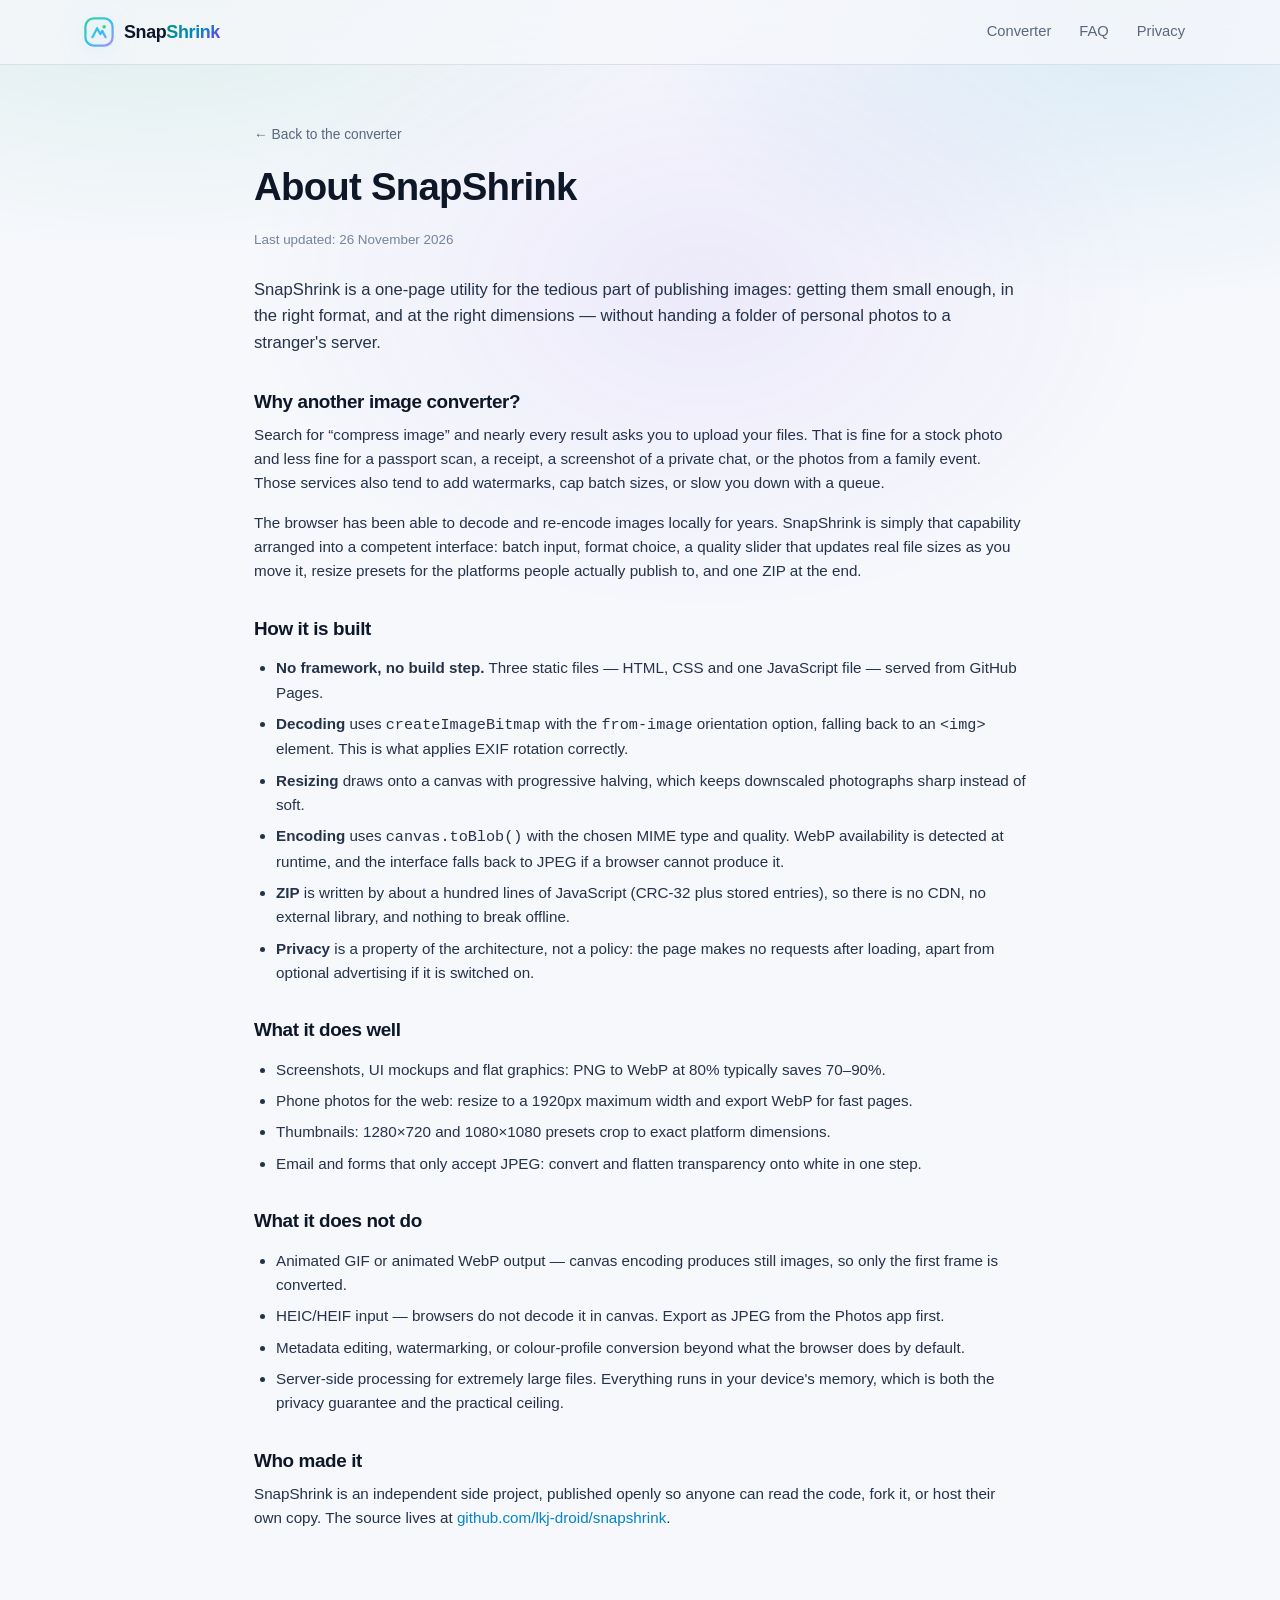
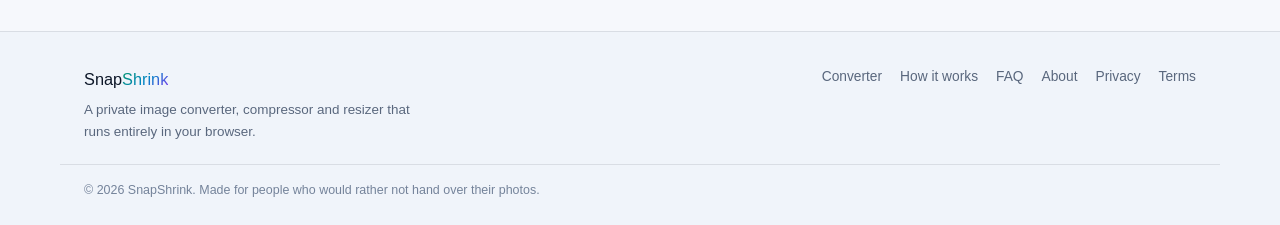
==== about.html @ 7d287221 "SnapShrink: private browser-based image converter, compressor and resizer" ====
<!DOCTYPE html>
<html lang="en" data-theme="dark">
<head>
<meta charset="utf-8">
<meta name="viewport" content="width=device-width, initial-scale=1">
<title>About SnapShrink — a zero-upload image converter</title>
<meta name="description" content="Why SnapShrink exists, how the browser-based image pipeline works, and what the tool can and cannot do.">
<link rel="canonical" href="https://lkj-droid.github.io/snapshrink/about.html">
<meta name="robots" content="index, follow">
<meta name="theme-color" content="#070c16">
<meta property="og:type" content="website">
<meta property="og:title" content="About SnapShrink">
<meta property="og:description" content="A small, fast, completely private image converter that runs in your browser.">
<meta property="og:url" content="https://lkj-droid.github.io/snapshrink/about.html">
<link rel="icon" href="favicon.svg" type="image/svg+xml">
<link rel="stylesheet" href="styles.css">
<script>
  (function () {
    try {
      var saved = localStorage.getItem('snapshrink-theme');
      if (saved === 'light' || saved === 'dark') document.documentElement.setAttribute('data-theme', saved);
      else if (window.matchMedia && window.matchMedia('(prefers-color-scheme: light)').matches) document.documentElement.setAttribute('data-theme', 'light');
    } catch (e) {}
  })();
</script>
</head>
<body>
<header class="site-header">
  <div class="wrap header-inner">
    <a class="brand" href="./" aria-label="SnapShrink home">
      <span class="brand-mark" aria-hidden="true">
        <svg viewBox="0 0 32 32" width="30" height="30" fill="none">
          <rect x="1.5" y="1.5" width="29" height="29" rx="9" stroke="url(#g1)" stroke-width="2.4"/>
          <path d="M9 21.5 14 12l3.4 6.2 2.1-3.4 3.5 6.7" stroke="url(#g1)" stroke-width="2.4" stroke-linecap="round" stroke-linejoin="round"/>
          <circle cx="21.5" cy="10.5" r="1.9" fill="#34d399"/>
          <defs><linearGradient id="g1" x1="2" y1="2" x2="30" y2="30" gradientUnits="userSpaceOnUse">
            <stop stop-color="#34d399"/><stop offset=".55" stop-color="#38bdf8"/><stop offset="1" stop-color="#a78bfa"/>
          </linearGradient></defs>
        </svg>
      </span>
      <span class="brand-text">Snap<span>Shrink</span></span>
    </a>
    <nav class="site-nav" aria-label="Site">
      <a href="index.html#tool">Converter</a>
      <a href="index.html#faq">FAQ</a>
      <a href="privacy.html">Privacy</a>
    </nav>
  </div>
</header>

<main class="page">
  <div class="wrap">
    <a class="back-link" href="./">← Back to the converter</a>
    <h1>About SnapShrink</h1>
    <p class="updated">Last updated: 26 November 2026</p>

    <p class="lede">SnapShrink is a one-page utility for the tedious part of publishing images: getting them small enough, in the right format, and at the right dimensions — without handing a folder of personal photos to a stranger's server.</p>

    <h2>Why another image converter?</h2>
    <p>Search for “compress image” and nearly every result asks you to upload your files. That is fine for a stock photo and less fine for a passport scan, a receipt, a screenshot of a private chat, or the photos from a family event. Those services also tend to add watermarks, cap batch sizes, or slow you down with a queue.</p>
    <p>The browser has been able to decode and re-encode images locally for years. SnapShrink is simply that capability arranged into a competent interface: batch input, format choice, a quality slider that updates real file sizes as you move it, resize presets for the platforms people actually publish to, and one ZIP at the end.</p>

    <h2>How it is built</h2>
    <ul>
      <li><strong>No framework, no build step.</strong> Three static files — HTML, CSS and one JavaScript file — served from GitHub Pages.</li>
      <li><strong>Decoding</strong> uses <code>createImageBitmap</code> with the <code>from-image</code> orientation option, falling back to an <code>&lt;img&gt;</code> element. This is what applies EXIF rotation correctly.</li>
      <li><strong>Resizing</strong> draws onto a canvas with progressive halving, which keeps downscaled photographs sharp instead of soft.</li>
      <li><strong>Encoding</strong> uses <code>canvas.toBlob()</code> with the chosen MIME type and quality. WebP availability is detected at runtime, and the interface falls back to JPEG if a browser cannot produce it.</li>
      <li><strong>ZIP</strong> is written by about a hundred lines of JavaScript (CRC-32 plus stored entries), so there is no CDN, no external library, and nothing to break offline.</li>
      <li><strong>Privacy</strong> is a property of the architecture, not a policy: the page makes no requests after loading, apart from optional advertising if it is switched on.</li>
    </ul>

    <h2>What it does well</h2>
    <ul>
      <li>Screenshots, UI mockups and flat graphics: PNG to WebP at 80% typically saves 70–90%.</li>
      <li>Phone photos for the web: resize to a 1920px maximum width and export WebP for fast pages.</li>
      <li>Thumbnails: 1280×720 and 1080×1080 presets crop to exact platform dimensions.</li>
      <li>Email and forms that only accept JPEG: convert and flatten transparency onto white in one step.</li>
    </ul>

    <h2>What it does not do</h2>
    <ul>
      <li>Animated GIF or animated WebP output — canvas encoding produces still images, so only the first frame is converted.</li>
      <li>HEIC/HEIF input — browsers do not decode it in canvas. Export as JPEG from the Photos app first.</li>
      <li>Metadata editing, watermarking, or colour-profile conversion beyond what the browser does by default.</li>
      <li>Server-side processing for extremely large files. Everything runs in your device's memory, which is both the privacy guarantee and the practical ceiling.</li>
    </ul>

    <h2>Who made it</h2>
    <p>SnapShrink is an independent side project, published openly so anyone can read the code, fork it, or host their own copy. The source lives at <a href="https://github.com/lkj-droid/snapshrink" rel="noopener" target="_blank">github.com/lkj-droid/snapshrink</a>.</p>
  </div>
</main>

<footer class="site-footer">
  <div class="wrap footer-inner">
    <div class="footer-brand">
      <span class="brand-text small">Snap<span>Shrink</span></span>
      <p>A private image converter, compressor and resizer that runs entirely in your browser.</p>
    </div>
    <nav class="footer-nav" aria-label="Footer">
      <a href="index.html#tool">Converter</a>
      <a href="index.html#how">How it works</a>
      <a href="index.html#faq">FAQ</a>
      <a href="about.html">About</a>
      <a href="privacy.html">Privacy</a>
      <a href="terms.html">Terms</a>
    </nav>
  </div>
  <div class="wrap footer-bottom">
    <p>© <span class="js-year">2026</span> SnapShrink. Made for people who would rather not hand over their photos.</p>
  </div>
</footer>
<script>document.querySelectorAll('.js-year').forEach(function(e){e.textContent=new Date().getFullYear();});</script>
</body>
</html>
---- styles.css ----
/* ==========================================================================
   SnapShrink — styles
   ========================================================================== */

:root {
  --bg: #070c16;
  --bg-soft: #0a1120;
  --panel: rgba(17, 26, 43, 0.86);
  --panel-solid: #111a2b;
  --panel-2: #16223a;
  --line: rgba(148, 163, 184, 0.16);
  --line-strong: rgba(148, 163, 184, 0.3);
  --text: #e9eefb;
  --text-soft: #c7d2e5;
  --muted: #94a3b8;
  --muted-2: #7688a0;
  --brand: #34d399;
  --brand-2: #38bdf8;
  --violet: #a78bfa;
  --grad: linear-gradient(135deg, #34d399 0%, #38bdf8 55%, #a78bfa 100%);
  --danger: #fb7185;
  --warn: #fbbf24;
  --shadow-sm: 0 1px 2px rgba(2, 6, 23, 0.4);
  --shadow: 0 18px 40px -18px rgba(2, 6, 23, 0.85), 0 2px 8px rgba(2, 6, 23, 0.35);
  --radius: 16px;
  --radius-sm: 11px;
  --wrap: 1160px;
  --font: -apple-system, BlinkMacSystemFont, "Segoe UI", Inter, Roboto, "Helvetica Neue", "Apple SD Gothic Neo", "Malgun Gothic", sans-serif;
  --mono: ui-monospace, SFMono-Regular, "SF Mono", Menlo, Consolas, monospace;
}

html[data-theme="light"] {
  --bg: #f6f8fc;
  --bg-soft: #eef2f9;
  --panel: rgba(255, 255, 255, 0.92);
  --panel-solid: #ffffff;
  --panel-2: #f2f6fc;
  --line: rgba(15, 23, 42, 0.1);
  --line-strong: rgba(15, 23, 42, 0.2);
  --text: #0d1728;
  --text-soft: #24324a;
  --muted: #59677d;
  --muted-2: #74839a;
  --brand: #059669;
  --brand-2: #0284c7;
  --violet: #7c3aed;
  --grad: linear-gradient(135deg, #059669 0%, #0284c7 55%, #7c3aed 100%);
  --danger: #e11d48;
  --warn: #b45309;
  --shadow-sm: 0 1px 2px rgba(15, 23, 42, 0.06);
  --shadow: 0 20px 40px -24px rgba(15, 23, 42, 0.28), 0 2px 8px rgba(15, 23, 42, 0.05);
}

* { box-sizing: border-box; }

/* Flex/grid display must never beat the hidden attribute. */
[hidden] { display: none !important; }

html { scroll-behavior: smooth; -webkit-text-size-adjust: 100%; }

body {
  margin: 0;
  font-family: var(--font);
  background: var(--bg);
  color: var(--text);
  line-height: 1.6;
  font-size: 16px;
  -webkit-font-smoothing: antialiased;
  overflow-x: hidden;
}

body::before {
  content: "";
  position: fixed;
  inset: 0;
  pointer-events: none;
  z-index: -1;
  background:
    radial-gradient(900px 520px at 12% -8%, rgba(52, 211, 153, 0.16), transparent 62%),
    radial-gradient(820px 480px at 88% 2%, rgba(56, 189, 248, 0.14), transparent 60%),
    radial-gradient(700px 500px at 55% 32%, rgba(167, 139, 250, 0.09), transparent 65%);
}

html[data-theme="light"] body::before {
  background:
    radial-gradient(900px 520px at 12% -8%, rgba(5, 150, 105, 0.12), transparent 62%),
    radial-gradient(820px 480px at 88% 2%, rgba(2, 132, 199, 0.11), transparent 60%),
    radial-gradient(700px 500px at 55% 32%, rgba(124, 58, 237, 0.07), transparent 65%);
}

img, svg { max-width: 100%; }
h1, h2, h3, h4 { line-height: 1.2; margin: 0 0 0.5em; letter-spacing: -0.02em; font-weight: 700; }
p { margin: 0 0 1em; }
a { color: var(--brand-2); text-decoration: none; }
a:hover { text-decoration: underline; }
button { font-family: inherit; }

.wrap {
  width: 100%;
  max-width: var(--wrap);
  margin: 0 auto;
  padding: 0 24px;
}

.sr-only {
  position: absolute;
  width: 1px; height: 1px;
  padding: 0; margin: -1px;
  overflow: hidden;
  clip: rect(0 0 0 0);
  white-space: nowrap;
  border: 0;
}

.skip-link {
  position: absolute;
  left: 16px; top: -60px;
  background: var(--panel-solid);
  color: var(--text);
  padding: 10px 16px;
  border-radius: 10px;
  z-index: 100;
  border: 1px solid var(--line-strong);
  transition: top 0.18s ease;
}
.skip-link:focus { top: 12px; }

/* ---------- Header ---------- */

.site-header {
  position: sticky;
  top: 0;
  z-index: 40;
  backdrop-filter: blur(14px);
  -webkit-backdrop-filter: blur(14px);
  background: color-mix(in srgb, var(--bg) 78%, transparent);
  border-bottom: 1px solid var(--line);
}

.header-inner {
  display: flex;
  align-items: center;
  justify-content: space-between;
  gap: 16px;
  height: 64px;
}

.brand {
  display: inline-flex;
  align-items: center;
  gap: 10px;
  color: var(--text);
  font-weight: 700;
  font-size: 1.12rem;
  letter-spacing: -0.02em;
}
.brand:hover { text-decoration: none; }
.brand-mark { display: inline-flex; filter: drop-shadow(0 4px 12px rgba(56, 189, 248, 0.28)); }
.brand-text span { background: var(--grad); -webkit-background-clip: text; background-clip: text; color: transparent; }
.brand-text.small { font-size: 1.02rem; }

.site-nav {
  display: flex;
  align-items: center;
  gap: 6px;
}
.site-nav a {
  color: var(--muted);
  font-size: 0.92rem;
  font-weight: 500;
  padding: 8px 11px;
  border-radius: 9px;
}
.site-nav a:hover { color: var(--text); background: var(--panel-2); text-decoration: none; }

.theme-toggle {
  display: inline-flex;
  align-items: center;
  justify-content: center;
  width: 38px; height: 38px;
  margin-left: 4px;
  border-radius: 10px;
  border: 1px solid var(--line-strong);
  background: var(--panel-2);
  color: var(--text-soft);
  cursor: pointer;
  transition: background 0.18s ease, color 0.18s ease, transform 0.18s ease;
}
.theme-toggle:hover { color: var(--text); transform: translateY(-1px); }
html[data-theme="dark"] .icon-sun { display: none; }
html[data-theme="light"] .icon-moon { display: none; }

/* ---------- Hero ---------- */

.hero {
  padding: 64px 24px 34px;
  text-align: center;
}

.hero-badge {
  display: inline-flex;
  align-items: center;
  gap: 8px;
  font-size: 0.8rem;
  font-weight: 600;
  letter-spacing: 0.01em;
  color: var(--brand);
  background: color-mix(in srgb, var(--brand) 12%, transparent);
  border: 1px solid color-mix(in srgb, var(--brand) 30%, transparent);
  padding: 6px 13px;
  border-radius: 999px;
}

.hero h1 {
  font-size: clamp(2.05rem, 5.4vw, 3.35rem);
  margin: 20px 0 16px;
  letter-spacing: -0.035em;
  line-height: 1.1;
}
.grad-text {
  background: var(--grad);
  -webkit-background-clip: text;
  background-clip: text;
  color: transparent;
}

.hero-sub {
  max-width: 680px;
  margin: 0 auto 22px;
  color: var(--muted);
  font-size: clamp(1rem, 1.6vw, 1.09rem);
}

.hero-points {
  list-style: none;
  display: flex;
  flex-wrap: wrap;
  justify-content: center;
  gap: 8px 22px;
  padding: 0;
  margin: 0;
  color: var(--text-soft);
  font-size: 0.9rem;
}
.hero-points li { display: inline-flex; align-items: center; gap: 7px; }
.hero-points li::before {
  content: "";
  width: 6px; height: 6px;
  border-radius: 50%;
  background: var(--brand);
  box-shadow: 0 0 0 3px color-mix(in srgb, var(--brand) 18%, transparent);
}

/* ---------- Buttons ---------- */

.btn {
  display: inline-flex;
  align-items: center;
  justify-content: center;
  gap: 8px;
  border: 1px solid transparent;
  border-radius: 11px;
  padding: 11px 18px;
  font-size: 0.94rem;
  font-weight: 600;
  cursor: pointer;
  transition: transform 0.16s ease, box-shadow 0.16s ease, background 0.16s ease, border-color 0.16s ease, opacity 0.16s ease;
  white-space: nowrap;
  color: var(--text);
  background: var(--panel-2);
}
.btn:hover { transform: translateY(-1px); }
.btn:active { transform: translateY(0); }
.btn:focus-visible { outline: 2px solid var(--brand-2); outline-offset: 2px; }
.btn[disabled] { opacity: 0.45; cursor: not-allowed; transform: none; }

.btn-primary {
  background: var(--grad);
  color: #05121b;
  box-shadow: 0 10px 24px -12px rgba(56, 189, 248, 0.7);
}
html[data-theme="light"] .btn-primary { color: #ffffff; }
.btn-primary:hover { box-shadow: 0 14px 30px -12px rgba(56, 189, 248, 0.85); }

.btn-ghost {
  background: transparent;
  border-color: var(--line-strong);
  color: var(--text-soft);
}
.btn-ghost:hover { background: var(--panel-2); color: var(--text); }
.btn-sm { padding: 7px 12px; font-size: 0.84rem; border-radius: 9px; }
.btn-block { width: 100%; }

/* ---------- Dropzone ---------- */

.dropzone {
  border: 1.5px dashed var(--line-strong);
  border-radius: 20px;
  background:
    linear-gradient(180deg, color-mix(in srgb, var(--panel-solid) 72%, transparent), color-mix(in srgb, var(--panel-solid) 40%, transparent));
  padding: 30px 26px;
  cursor: pointer;
  transition: border-color 0.2s ease, background 0.2s ease, box-shadow 0.2s ease;
  outline: none;
}
.dropzone:hover { border-color: color-mix(in srgb, var(--brand-2) 60%, transparent); }
.dropzone:focus-visible { border-color: var(--brand-2); box-shadow: 0 0 0 4px color-mix(in srgb, var(--brand-2) 18%, transparent); }
.dropzone.is-dragging {
  border-color: var(--brand);
  background: color-mix(in srgb, var(--brand) 9%, var(--panel-solid));
  box-shadow: 0 0 0 5px color-mix(in srgb, var(--brand) 14%, transparent), var(--shadow);
}
.dropzone.is-compact { padding: 14px 20px; }

.dz-inner {
  display: flex;
  align-items: center;
  gap: 20px;
  justify-content: center;
  text-align: left;
}
.dz-icon {
  flex: 0 0 auto;
  width: 60px; height: 60px;
  display: grid;
  place-items: center;
  border-radius: 16px;
  color: var(--brand-2);
  background: color-mix(in srgb, var(--brand-2) 12%, transparent);
  border: 1px solid color-mix(in srgb, var(--brand-2) 24%, transparent);
}
.dropzone.is-compact .dz-icon { width: 44px; height: 44px; border-radius: 12px; }
.dropzone.is-compact .dz-icon svg { width: 24px; height: 24px; }

.dz-copy { min-width: 0; }
.dz-title { margin: 0 0 3px; font-size: 1.02rem; color: var(--text-soft); }
.dz-title strong { color: var(--text); }
.dz-link { color: var(--brand-2); text-decoration: underline; text-decoration-color: color-mix(in srgb, var(--brand-2) 45%, transparent); text-underline-offset: 3px; white-space: nowrap; }
.dropzone.is-compact .dz-more { display: none; }
.dz-hint { margin: 0; color: var(--muted); font-size: 0.83rem; }
.dz-hint kbd {
  font-family: var(--mono);
  font-size: 0.74rem;
  padding: 1px 5px;
  border-radius: 5px;
  border: 1px solid var(--line-strong);
  background: var(--panel-2);
  color: var(--text-soft);
}
.dz-btn { flex: 0 0 auto; margin-left: auto; }
.dropzone.is-compact .dz-btn { padding: 8px 14px; font-size: 0.86rem; }
.dropzone.is-compact .dz-hint { display: none; }

/* ---------- Workbench ---------- */

.workbench {
  display: grid;
  grid-template-columns: minmax(0, 1fr) 336px;
  gap: 22px;
  align-items: start;
  margin-top: 22px;
}

.results { min-width: 0; }

.results-head {
  display: flex;
  align-items: center;
  justify-content: space-between;
  gap: 12px;
  flex-wrap: wrap;
  margin-bottom: 14px;
}
.results-title { display: flex; align-items: center; gap: 10px; }
.results-title h2 { font-size: 1.08rem; margin: 0; }
.pill {
  font-size: 0.75rem;
  font-weight: 600;
  color: var(--muted);
  border: 1px solid var(--line);
  background: var(--panel-2);
  padding: 2px 9px;
  border-radius: 999px;
  white-space: nowrap;
}
.results-actions { display: flex; gap: 8px; }

.summary {
  display: flex;
  align-items: center;
  justify-content: space-between;
  gap: 16px;
  flex-wrap: wrap;
  padding: 14px 16px;
  margin-bottom: 16px;
  border-radius: var(--radius);
  border: 1px solid var(--line);
  background: var(--panel);
  box-shadow: var(--shadow-sm);
}
.summary-stats { display: flex; align-items: center; gap: 8px 16px; flex-wrap: wrap; }
.stat { display: flex; flex-direction: column; min-width: 0; }
.stat-label { font-size: 0.68rem; text-transform: uppercase; letter-spacing: 0.08em; color: var(--muted-2); font-weight: 600; }
.stat-value { font-variant-numeric: tabular-nums; font-weight: 700; font-size: 1rem; }
.stat-save { color: var(--brand); }
.stat-save.is-negative { color: var(--warn); }
.stat-arrow { color: var(--muted-2); font-size: 1rem; }

.empty {
  display: flex;
  flex-direction: column;
  align-items: center;
  gap: 14px;
  text-align: center;
  padding: 44px 24px;
  border-radius: var(--radius);
  border: 1px solid var(--line);
  background: color-mix(in srgb, var(--panel-solid) 50%, transparent);
  color: var(--muted);
  font-size: 0.92rem;
}
.empty p { margin: 0; max-width: 340px; }
.empty-art { position: relative; width: 96px; height: 64px; }
.empty-card {
  position: absolute;
  width: 60px; height: 48px;
  border-radius: 10px;
  border: 1px solid var(--line-strong);
  background: var(--panel-2);
  display: grid;
  place-items: center;
  color: var(--brand-2);
}
.empty-card.c1 { left: 0; top: 12px; transform: rotate(-9deg); opacity: 0.55; }
.empty-card.c2 { left: 18px; top: 6px; transform: rotate(5deg); opacity: 0.78; }
.empty-card.c3 { left: 34px; top: 0; box-shadow: var(--shadow-sm); }

.cards {
  display: grid;
  grid-template-columns: repeat(2, minmax(0, 1fr));
  gap: 14px;
}
.cards:empty { display: none; }

.card {
  display: grid;
  grid-template-columns: 78px minmax(0, 1fr);
  gap: 12px;
  padding: 12px;
  border-radius: 14px;
  border: 1px solid var(--line);
  background: var(--panel);
  box-shadow: var(--shadow-sm);
  animation: cardIn 0.28s ease both;
  position: relative;
}
@keyframes cardIn {
  from { opacity: 0; transform: translateY(6px); }
  to { opacity: 1; transform: none; }
}
.card.is-error { border-color: color-mix(in srgb, var(--danger) 45%, var(--line)); }

.thumb {
  width: 78px; height: 78px;
  border-radius: 10px;
  overflow: hidden;
  background:
    repeating-conic-gradient(var(--panel-2) 0% 25%, color-mix(in srgb, var(--panel-2) 55%, var(--bg)) 0% 50%) 50% / 14px 14px;
  border: 1px solid var(--line);
  display: grid;
  place-items: center;
  position: relative;
}
.thumb img { width: 100%; height: 100%; object-fit: cover; display: block; }
.thumb .busy {
  position: absolute;
  inset: 0;
  display: grid;
  place-items: center;
  background: color-mix(in srgb, var(--bg) 62%, transparent);
  backdrop-filter: blur(2px);
}
.spinner {
  width: 20px; height: 20px;
  border-radius: 50%;
  border: 2px solid color-mix(in srgb, var(--brand-2) 30%, transparent);
  border-top-color: var(--brand-2);
  animation: spin 0.7s linear infinite;
}
@keyframes spin { to { transform: rotate(360deg); } }

.card-body { min-width: 0; display: flex; flex-direction: column; gap: 4px; }
.card-top { display: flex; align-items: flex-start; gap: 6px; }
.name {
  font-weight: 600;
  font-size: 0.87rem;
  margin: 0;
  overflow: hidden;
  text-overflow: ellipsis;
  white-space: nowrap;
  min-width: 0;
  flex: 1;
}
.dims { font-size: 0.76rem; color: var(--muted); font-variant-numeric: tabular-nums; }
.sizes { display: flex; align-items: center; gap: 6px; flex-wrap: wrap; font-size: 0.8rem; }
.size-before { color: var(--muted); text-decoration: line-through; text-decoration-color: color-mix(in srgb, var(--muted) 60%, transparent); font-variant-numeric: tabular-nums; }
.size-arrow { color: var(--muted-2); font-size: 0.72rem; }
.size-after { font-weight: 700; font-variant-numeric: tabular-nums; }

.badge {
  display: inline-flex;
  align-items: center;
  gap: 3px;
  font-size: 0.7rem;
  font-weight: 700;
  padding: 1px 7px;
  border-radius: 999px;
  letter-spacing: 0.01em;
  font-variant-numeric: tabular-nums;
}
.badge.save { color: var(--brand); background: color-mix(in srgb, var(--brand) 14%, transparent); }
html[data-theme="light"] .badge.save { color: #047857; }
.badge.grow { color: var(--warn); background: color-mix(in srgb, var(--warn) 15%, transparent); }
.badge.neutral { color: var(--muted); background: var(--panel-2); }

.card-actions { display: flex; align-items: center; gap: 6px; margin-top: 2px; }
.dl-btn {
  display: inline-flex;
  align-items: center;
  gap: 5px;
  font-size: 0.78rem;
  font-weight: 600;
  padding: 5px 9px;
  border-radius: 8px;
  border: 1px solid var(--line-strong);
  background: transparent;
  color: var(--text-soft);
  cursor: pointer;
  transition: background 0.15s ease, color 0.15s ease, border-color 0.15s ease;
}
.dl-btn:hover:not([disabled]) { background: var(--panel-2); color: var(--text); }
.dl-btn[disabled] { opacity: 0.4; cursor: not-allowed; }
.icon-btn {
  display: inline-grid;
  place-items: center;
  width: 26px; height: 26px;
  border-radius: 7px;
  border: 1px solid transparent;
  background: transparent;
  color: var(--muted);
  cursor: pointer;
  transition: color 0.15s ease, background 0.15s ease;
}
.icon-btn:hover { color: var(--danger); background: color-mix(in srgb, var(--danger) 12%, transparent); }

.card-error { font-size: 0.78rem; color: var(--danger); }
.card-note { font-size: 0.72rem; color: var(--warn); }

/* ---------- Settings panel ---------- */

.settings {
  position: sticky;
  top: 80px;
  display: flex;
  flex-direction: column;
  gap: 14px;
}

.panel {
  border-radius: var(--radius);
  border: 1px solid var(--line);
  background: var(--panel);
  box-shadow: var(--shadow);
  padding: 16px 16px 14px;
}
.panel-head {
  display: flex;
  align-items: center;
  justify-content: space-between;
  margin-bottom: 14px;
}
.panel-head h2 { font-size: 0.95rem; margin: 0; letter-spacing: 0; }
.link-btn {
  background: none;
  border: 0;
  color: var(--muted);
  font-size: 0.78rem;
  cursor: pointer;
  padding: 2px 4px;
  border-radius: 6px;
  text-decoration: underline;
  text-underline-offset: 2px;
}
.link-btn:hover { color: var(--text); }

.field { margin-bottom: 16px; border: 0; padding: 0; }
.field:last-of-type { margin-bottom: 4px; }
.field > legend, .field > label, .pseudo-label {
  display: block;
  font-size: 0.79rem;
  font-weight: 700;
  letter-spacing: 0.04em;
  text-transform: uppercase;
  color: var(--muted);
  margin-bottom: 7px;
  padding: 0;
}
.label-row { display: flex; align-items: center; justify-content: space-between; gap: 8px; }
.quality-out {
  font-family: var(--mono);
  font-size: 0.8rem;
  font-weight: 700;
  color: var(--brand);
  background: color-mix(in srgb, var(--brand) 12%, transparent);
  padding: 1px 8px;
  border-radius: 7px;
  font-variant-numeric: tabular-nums;
}
.field-note { margin: 7px 0 0; font-size: 0.76rem; color: var(--muted-2); line-height: 1.45; }
.field-note.inline { margin: 0; text-transform: none; letter-spacing: 0; font-weight: 500; }

.seg {
  display: grid;
  grid-template-columns: repeat(3, 1fr);
  gap: 4px;
  padding: 4px;
  border-radius: 11px;
  background: color-mix(in srgb, var(--bg) 55%, transparent);
  border: 1px solid var(--line);
}
.seg-2 { grid-template-columns: repeat(2, 1fr); }
.seg-item { position: relative; display: block; cursor: pointer; }
.seg-item input { position: absolute; opacity: 0; width: 1px; height: 1px; }
.seg-item > span {
  display: flex;
  flex-direction: column;
  align-items: center;
  gap: 1px;
  padding: 7px 4px 6px;
  border-radius: 8px;
  font-size: 0.84rem;
  font-weight: 600;
  color: var(--muted);
  transition: background 0.15s ease, color 0.15s ease, box-shadow 0.15s ease;
  text-align: center;
  line-height: 1.25;
}
.seg-item > span em {
  font-style: normal;
  font-size: 0.62rem;
  font-weight: 500;
  letter-spacing: 0.02em;
  color: var(--muted-2);
  text-transform: uppercase;
}
.seg-item input:checked + span {
  background: var(--panel-2);
  color: var(--text);
  box-shadow: 0 1px 3px rgba(2, 6, 23, 0.28), inset 0 0 0 1px var(--line-strong);
}
.seg-item input:checked + span em { color: var(--brand); }
.seg-item input:focus-visible + span { outline: 2px solid var(--brand-2); outline-offset: 1px; }
.seg-item input:disabled + span { opacity: 0.4; cursor: not-allowed; }

input[type="range"] {
  -webkit-appearance: none;
  appearance: none;
  width: 100%;
  height: 6px;
  border-radius: 999px;
  background: linear-gradient(90deg, var(--brand) 0%, var(--brand-2) var(--fill, 82%), var(--line-strong) var(--fill, 82%));
  outline: none;
  margin: 6px 0 0;
  cursor: pointer;
}
input[type="range"]::-webkit-slider-thumb {
  -webkit-appearance: none;
  appearance: none;
  width: 18px; height: 18px;
  border-radius: 50%;
  background: #fff;
  border: 3px solid var(--brand-2);
  box-shadow: 0 2px 6px rgba(2, 6, 23, 0.4);
  cursor: grab;
}
input[type="range"]::-moz-range-thumb {
  width: 18px; height: 18px;
  border-radius: 50%;
  background: #fff;
  border: 3px solid var(--brand-2);
  box-shadow: 0 2px 6px rgba(2, 6, 23, 0.4);
  cursor: grab;
}
input[type="range"]:focus-visible::-webkit-slider-thumb { box-shadow: 0 0 0 5px color-mix(in srgb, var(--brand-2) 25%, transparent); }
input[type="range"]:disabled { opacity: 0.4; cursor: not-allowed; }
#qualityField.is-disabled .range-scale { opacity: 0.4; }

.range-scale {
  display: flex;
  justify-content: space-between;
  font-size: 0.68rem;
  color: var(--muted-2);
  margin-top: 4px;
}

.select-wrap { position: relative; }
.select-wrap select {
  width: 100%;
  appearance: none;
  -webkit-appearance: none;
  background: color-mix(in srgb, var(--bg) 45%, transparent);
  border: 1px solid var(--line-strong);
  color: var(--text);
  border-radius: 10px;
  padding: 10px 34px 10px 12px;
  font-size: 0.88rem;
  font-family: inherit;
  cursor: pointer;
}
.select-wrap select:focus-visible { outline: 2px solid var(--brand-2); outline-offset: 1px; }
.select-caret {
  position: absolute;
  right: 11px; top: 50%;
  transform: translateY(-50%);
  color: var(--muted);
  pointer-events: none;
}

.custom { margin-top: 10px; }
.size-inputs { display: flex; align-items: flex-end; gap: 8px; }
.size-field { flex: 1; display: flex; flex-direction: column; gap: 4px; }
.size-field span { font-size: 0.7rem; color: var(--muted-2); font-weight: 600; text-transform: uppercase; letter-spacing: 0.05em; }
.size-field input {
  width: 100%;
  background: color-mix(in srgb, var(--bg) 45%, transparent);
  border: 1px solid var(--line-strong);
  border-radius: 9px;
  color: var(--text);
  font-family: var(--mono);
  font-size: 0.88rem;
  padding: 9px 10px;
}
.size-field input:focus-visible { outline: 2px solid var(--brand-2); outline-offset: 1px; }
.size-field input:disabled { opacity: 0.45; }
.times { color: var(--muted-2); padding-bottom: 11px; }

.check {
  display: flex;
  align-items: flex-start;
  gap: 8px;
  margin-top: 10px;
  font-size: 0.79rem;
  color: var(--text-soft);
  cursor: pointer;
  line-height: 1.35;
}
.check input { margin: 2px 0 0; accent-color: var(--brand); width: 14px; height: 14px; }

input[type="color"] {
  -webkit-appearance: none;
  appearance: none;
  width: 100%;
  height: 34px;
  padding: 3px;
  border-radius: 9px;
  border: 1px solid var(--line-strong);
  background: color-mix(in srgb, var(--bg) 45%, transparent);
  cursor: pointer;
}
input[type="color"]::-webkit-color-swatch-wrapper { padding: 0; }
input[type="color"]::-webkit-color-swatch { border: 0; border-radius: 6px; }
input[type="color"]::-moz-color-swatch { border: 0; border-radius: 6px; }

.panel-foot { margin-top: 14px; padding-top: 14px; border-top: 1px solid var(--line); }
.mini-note { margin: 8px 0 0; font-size: 0.72rem; color: var(--muted-2); text-align: center; }

.privacy-card {
  display: flex;
  gap: 11px;
  padding: 14px 16px;
  box-shadow: none;
  background: color-mix(in srgb, var(--brand) 7%, var(--panel));
  border-color: color-mix(in srgb, var(--brand) 22%, var(--line));
}
.privacy-icon { color: var(--brand); flex: 0 0 auto; margin-top: 1px; }
.privacy-card h3 { font-size: 0.84rem; margin: 0 0 3px; letter-spacing: 0; }
.privacy-card p { margin: 0; font-size: 0.76rem; color: var(--muted); line-height: 1.5; }

/* ---------- Sections ---------- */

.section { padding: 58px 24px 0; }
.section h2 { font-size: clamp(1.42rem, 3vw, 1.86rem); }
.section-lede { color: var(--muted); margin-top: -4px; }

.steps {
  list-style: none;
  padding: 0;
  margin: 26px 0 0;
  display: grid;
  grid-template-columns: repeat(3, minmax(0, 1fr));
  gap: 16px;
  counter-reset: step;
}
.steps li {
  position: relative;
  padding: 22px 20px 20px;
  border-radius: var(--radius);
  border: 1px solid var(--line);
  background: var(--panel);
}
.step-num {
  display: inline-grid;
  place-items: center;
  width: 28px; height: 28px;
  border-radius: 9px;
  font-size: 0.85rem;
  font-weight: 700;
  background: var(--grad);
  color: #05121b;
  margin-bottom: 12px;
}
html[data-theme="light"] .step-num { color: #fff; }
.steps h3 { font-size: 1rem; margin-bottom: 6px; }
.steps p { margin: 0; color: var(--muted); font-size: 0.88rem; }

.features {
  display: grid;
  grid-template-columns: repeat(4, minmax(0, 1fr));
  gap: 14px;
  margin-top: 22px;
}
.feature {
  padding: 20px 18px;
  border-radius: var(--radius);
  border: 1px solid var(--line);
  background: color-mix(in srgb, var(--panel-solid) 62%, transparent);
}
.feature-icon {
  width: 38px; height: 38px;
  display: grid; place-items: center;
  border-radius: 11px;
  color: var(--brand-2);
  background: color-mix(in srgb, var(--brand-2) 12%, transparent);
  border: 1px solid color-mix(in srgb, var(--brand-2) 22%, transparent);
  margin-bottom: 12px;
}
.feature h3 { font-size: 0.95rem; margin-bottom: 5px; }
.feature p { margin: 0; color: var(--muted); font-size: 0.84rem; }

.faq { margin-top: 22px; display: grid; gap: 10px; max-width: 860px; }
.faq details {
  border: 1px solid var(--line);
  border-radius: 13px;
  background: color-mix(in srgb, var(--panel-solid) 62%, transparent);
  padding: 2px 18px;
  transition: background 0.18s ease;
}
.faq details[open] { background: var(--panel); border-color: var(--line-strong); }
.faq summary {
  cursor: pointer;
  padding: 15px 0;
  font-weight: 600;
  font-size: 0.95rem;
  list-style: none;
  display: flex;
  align-items: center;
  justify-content: space-between;
  gap: 14px;
}
.faq summary::-webkit-details-marker { display: none; }
.faq summary::after {
  content: "+";
  flex: 0 0 auto;
  font-size: 1.15rem;
  font-weight: 400;
  color: var(--muted);
  transition: transform 0.18s ease;
}
.faq details[open] summary::after { content: "−"; }
.faq summary:focus-visible { outline: 2px solid var(--brand-2); outline-offset: 3px; border-radius: 6px; }
.faq p { color: var(--muted); font-size: 0.9rem; margin: 0 0 16px; }

.cta { padding: 64px 24px 8px; }
.cta-inner {
  text-align: center;
  padding: 38px 26px;
  border-radius: 22px;
  border: 1px solid color-mix(in srgb, var(--brand-2) 26%, var(--line));
  background:
    radial-gradient(600px 240px at 50% 0%, color-mix(in srgb, var(--brand-2) 16%, transparent), transparent 70%),
    var(--panel);
}
.cta-inner h2 { margin-bottom: 6px; }
.cta-inner p { color: var(--muted); max-width: 520px; margin: 0 auto 18px; }

/* ---------- Footer ---------- */

.site-footer {
  margin-top: 66px;
  border-top: 1px solid var(--line);
  background: color-mix(in srgb, var(--bg-soft) 70%, transparent);
  padding-top: 34px;
}
.footer-inner {
  display: flex;
  justify-content: space-between;
  gap: 24px;
  flex-wrap: wrap;
  padding-bottom: 22px;
}
.footer-brand { max-width: 340px; }
.footer-brand p { margin: 6px 0 0; color: var(--muted); font-size: 0.84rem; }
.footer-nav { display: flex; flex-wrap: wrap; gap: 6px 18px; align-content: flex-start; }
.footer-nav a { color: var(--muted); font-size: 0.86rem; }
.footer-nav a:hover { color: var(--text); }
.footer-bottom {
  border-top: 1px solid var(--line);
  padding-top: 16px;
  padding-bottom: 26px;
}
.footer-bottom p { margin: 0; color: var(--muted-2); font-size: 0.78rem; }

/* ---------- Toast ---------- */

.toast {
  position: fixed;
  left: 50%;
  bottom: 28px;
  transform: translate(-50%, 16px);
  background: var(--panel-solid);
  color: var(--text);
  border: 1px solid var(--line-strong);
  border-radius: 12px;
  padding: 11px 18px;
  font-size: 0.86rem;
  box-shadow: var(--shadow);
  opacity: 0;
  pointer-events: none;
  transition: opacity 0.22s ease, transform 0.22s ease;
  z-index: 90;
  max-width: min(92vw, 420px);
  text-align: center;
}
.toast.is-visible { opacity: 1; transform: translate(-50%, 0); }
.toast.is-error { border-color: color-mix(in srgb, var(--danger) 55%, var(--line)); color: var(--text); }

/* ---------- Responsive ---------- */

@media (max-width: 1080px) {
  .features { grid-template-columns: repeat(2, minmax(0, 1fr)); }
}

@media (max-width: 980px) {
  .workbench { grid-template-columns: 1fr; }
  .settings { position: static; order: -1; }
  .cards { grid-template-columns: repeat(2, minmax(0, 1fr)); }
  .steps { grid-template-columns: 1fr; }
  .br-lg { display: none; }
}

@media (max-width: 720px) {
  .wrap { padding: 0 18px; }
  /* Comfortable touch targets */
  .dl-btn { padding: 8px 11px; }
  .icon-btn { width: 32px; height: 32px; }
  .link-btn { padding: 6px 4px; min-height: 32px; display: inline-flex; align-items: center; }
  input[type="range"] {
    height: 28px;
    background-size: 100% 6px;
    background-repeat: no-repeat;
    background-position: left center;
    margin-top: 2px;
  }
  .hero { padding: 40px 18px 24px; }
  .hero h1 { font-size: clamp(1.85rem, 8.4vw, 2.4rem); }
  .hero-sub { font-size: 0.95rem; }
  .hero-points { gap: 6px 14px; font-size: 0.82rem; }
  .site-nav a:not(.theme-toggle) { display: none; }
  .header-inner { height: 58px; }

  .dropzone { padding: 20px 18px; border-radius: 16px; }
  .dz-inner { flex-wrap: wrap; gap: 14px; }
  .dz-copy { flex: 1 1 160px; }
  .dz-btn { margin-left: 0; flex: 1 1 100%; }
  .dropzone.is-compact { padding: 12px 16px; }
  .dropzone.is-compact .dz-inner { flex-wrap: nowrap; gap: 12px; }
  .dropzone.is-compact .dz-copy { flex: 1 1 auto; min-width: 0; }
  .dropzone.is-compact .dz-icon { display: none; }
  .dropzone.is-compact .dz-title { white-space: nowrap; overflow: hidden; text-overflow: ellipsis; font-size: 0.92rem; }
  .dropzone.is-compact .dz-btn { flex: 0 0 auto; margin-left: auto; padding: 9px 13px; }
  .dz-icon { width: 48px; height: 48px; border-radius: 13px; }
  .dz-icon svg { width: 26px; height: 26px; }
  .dz-title { font-size: 0.95rem; }

  .cards { grid-template-columns: 1fr; }
  .card { grid-template-columns: 64px minmax(0, 1fr); padding: 10px; }
  .thumb { width: 64px; height: 64px; }
  .summary { padding: 12px; }
  .summary .btn { width: 100%; }
  .summary-stats { width: 100%; justify-content: space-between; }

  .section { padding: 44px 18px 0; }
  .features { grid-template-columns: 1fr; }
  .cta { padding: 44px 18px 4px; }
  .cta-inner { padding: 28px 20px; }
  .footer-inner { padding-bottom: 18px; }
  .toast { bottom: 16px; }
}

@media (max-width: 400px) {
  .results-actions { width: 100%; }
  .results-actions .btn { flex: 1; }
  .stat-value { font-size: 0.92rem; }
}

@media (prefers-reduced-motion: reduce) {
  *, *::before, *::after { animation-duration: 0.001ms !important; transition-duration: 0.001ms !important; }
  html { scroll-behavior: auto; }
}

/* ---------- Legal / content pages ---------- */

.page { padding: 56px 0 20px; }
.page .wrap { max-width: 820px; }
.page h1 { font-size: clamp(1.8rem, 4vw, 2.4rem); }
.page h2 { font-size: 1.18rem; margin-top: 34px; }
.page h3 { font-size: 1rem; margin-top: 22px; }
.page p, .page li { color: var(--text-soft); font-size: 0.95rem; }
.page ul { padding-left: 22px; }
.page li { margin-bottom: 7px; }
.page .updated { color: var(--muted-2); font-size: 0.84rem; margin-bottom: 26px; }
.page .lede { font-size: 1.04rem; color: var(--text-soft); }
.callout {
  border: 1px solid color-mix(in srgb, var(--brand) 30%, var(--line));
  background: color-mix(in srgb, var(--brand) 8%, transparent);
  border-radius: 13px;
  padding: 16px 18px;
  margin: 22px 0;
}
.callout p:last-child { margin-bottom: 0; }
.page table { width: 100%; border-collapse: collapse; margin: 16px 0; font-size: 0.88rem; }
.page th, .page td { text-align: left; padding: 9px 10px; border-bottom: 1px solid var(--line); vertical-align: top; }
.page th { color: var(--muted); font-size: 0.76rem; text-transform: uppercase; letter-spacing: 0.05em; }
.back-link { display: inline-flex; align-items: center; gap: 6px; margin-bottom: 18px; font-size: 0.86rem; color: var(--muted); }
.back-link:hover { color: var(--text); }
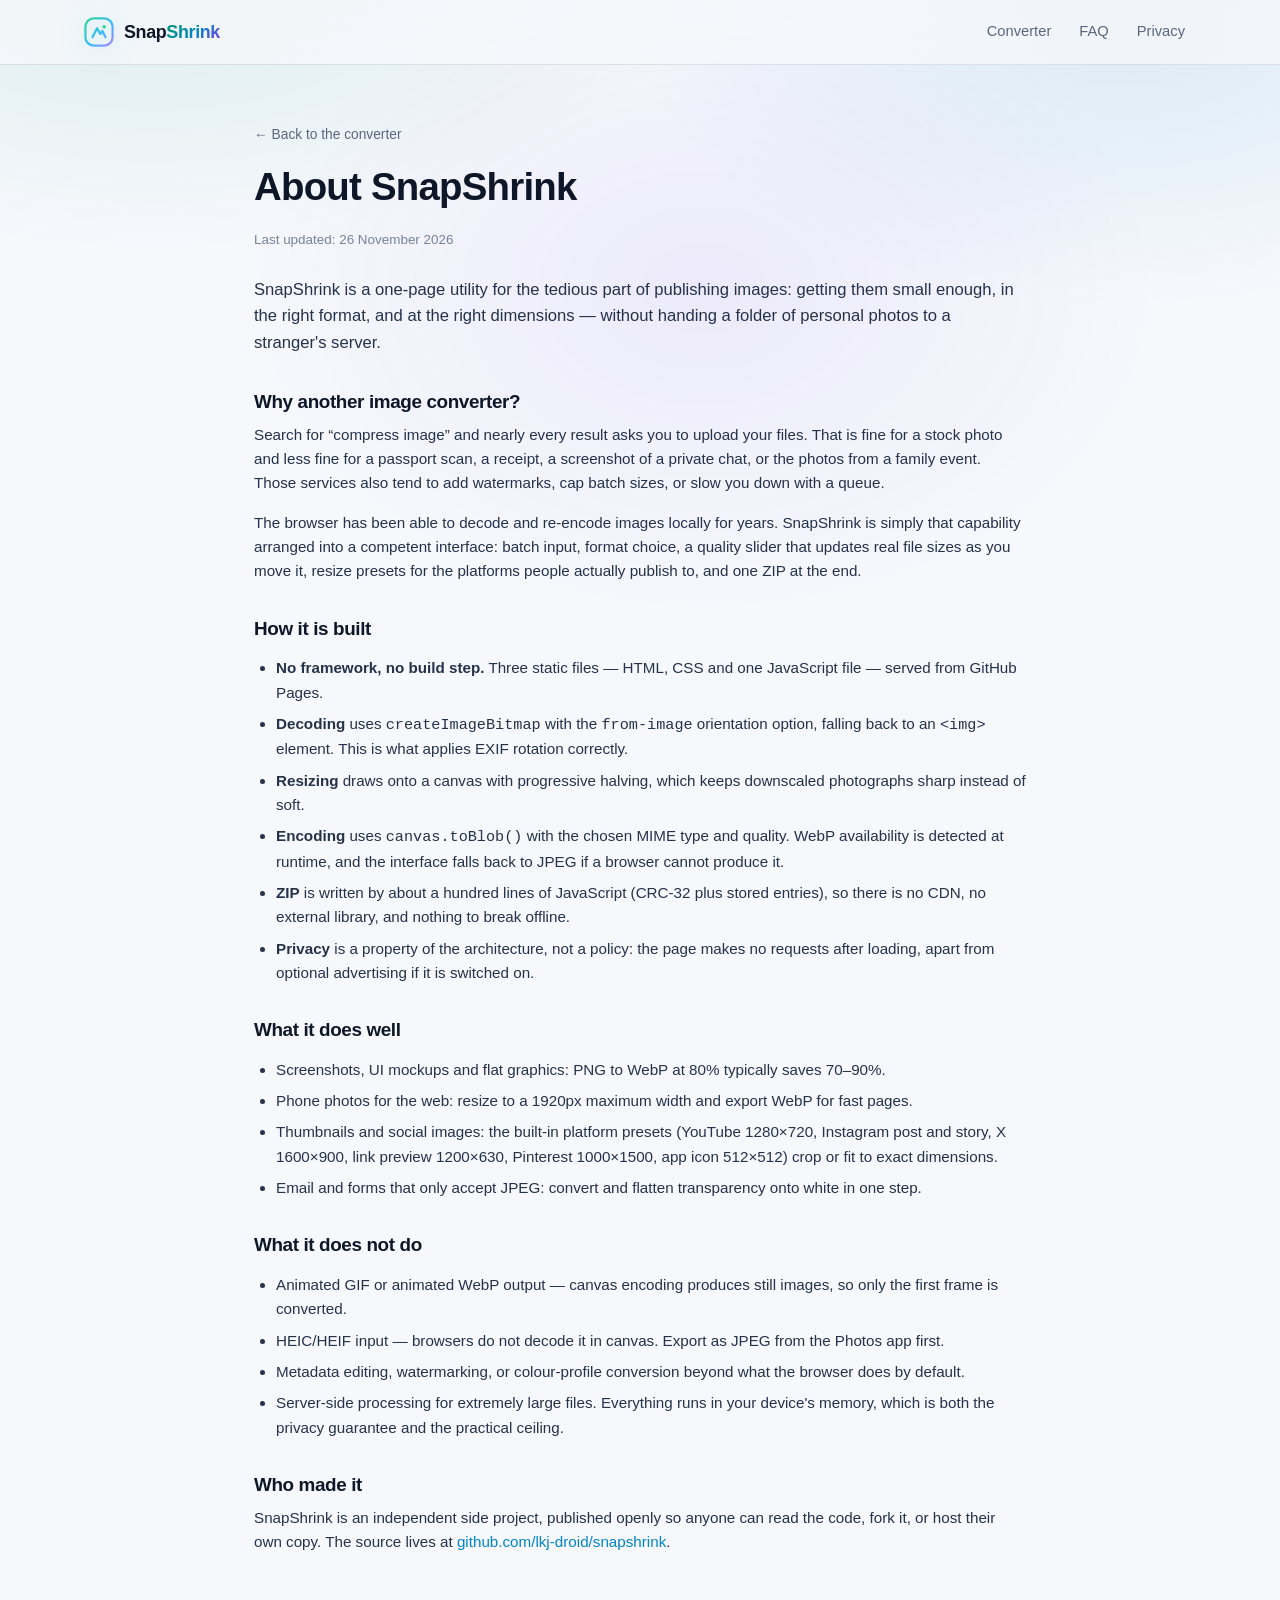
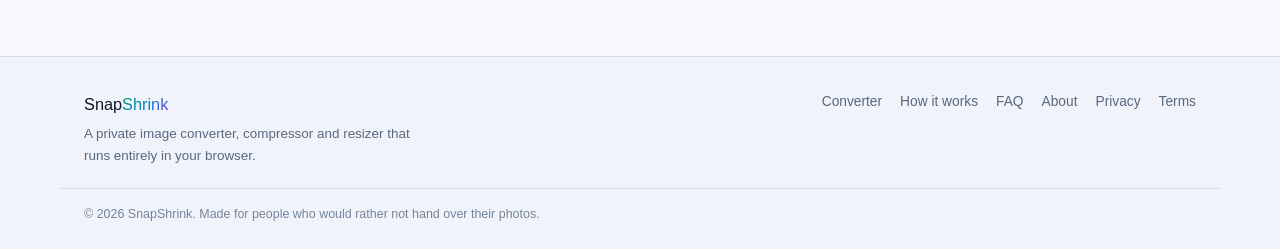
==== commit 66428805: "Mirror platform presets in About page and complete FAQ structured data" ====
--- a/about.html
+++ b/about.html
@@ -74,7 +74,7 @@
     <ul>
       <li>Screenshots, UI mockups and flat graphics: PNG to WebP at 80% typically saves 70–90%.</li>
       <li>Phone photos for the web: resize to a 1920px maximum width and export WebP for fast pages.</li>
-      <li>Thumbnails: 1280×720 and 1080×1080 presets crop to exact platform dimensions.</li>
+      <li>Thumbnails and social images: the built-in platform presets (YouTube 1280×720, Instagram post and story, X 1600×900, link preview 1200×630, Pinterest 1000×1500, app icon 512×512) crop or fit to exact dimensions.</li>
       <li>Email and forms that only accept JPEG: convert and flatten transparency onto white in one step.</li>
     </ul>
 
--- a/styles.css
+++ b/styles.css
@@ -847,6 +847,51 @@
 .feature h3 { font-size: 0.95rem; margin-bottom: 5px; }
 .feature p { margin: 0; color: var(--muted); font-size: 0.84rem; }
 
+.sizes {
+  display: grid;
+  grid-template-columns: repeat(4, minmax(0, 1fr));
+  gap: 14px;
+  margin-top: 22px;
+}
+.size-card {
+  display: flex;
+  flex-direction: column;
+  gap: 4px;
+  text-align: left;
+  padding: 18px 16px;
+  min-height: 108px;
+  border-radius: var(--radius);
+  border: 1px solid var(--line);
+  background: color-mix(in srgb, var(--panel-solid) 62%, transparent);
+  color: inherit;
+  font: inherit;
+  cursor: pointer;
+  transition: border-color 0.18s ease, background 0.18s ease, transform 0.18s ease;
+}
+.size-card:hover { border-color: var(--line-strong); background: var(--panel); transform: translateY(-1px); }
+.size-card:focus-visible { outline: 2px solid var(--brand-2); outline-offset: 2px; }
+.size-card.is-active {
+  border-color: color-mix(in srgb, var(--brand) 60%, var(--line));
+  background: color-mix(in srgb, var(--brand) 10%, transparent);
+}
+.size-name { font-size: 0.9rem; font-weight: 650; color: var(--text); }
+.size-dims {
+  font-family: var(--mono);
+  font-size: 0.82rem;
+  color: var(--brand-2);
+  letter-spacing: 0.01em;
+}
+.size-card.is-active .size-dims { color: var(--brand); }
+.size-note { font-size: 0.78rem; color: var(--muted); line-height: 1.5; margin-top: 2px; }
+.sizes-foot {
+  margin: 16px 0 0;
+  max-width: 780px;
+  font-size: 0.82rem;
+  color: var(--muted-2);
+  line-height: 1.6;
+}
+.sizes-foot a { color: var(--brand-2); }
+
 .faq { margin-top: 22px; display: grid; gap: 10px; max-width: 860px; }
 .faq details {
   border: 1px solid var(--line);
@@ -948,6 +993,7 @@
 
 @media (max-width: 1080px) {
   .features { grid-template-columns: repeat(2, minmax(0, 1fr)); }
+  .sizes { grid-template-columns: repeat(2, minmax(0, 1fr)); }
 }
 
 @media (max-width: 980px) {
@@ -1001,6 +1047,11 @@
 
   .section { padding: 44px 18px 0; }
   .features { grid-template-columns: 1fr; }
+  .sizes { grid-template-columns: repeat(2, minmax(0, 1fr)); gap: 10px; }
+  .size-card { min-height: 0; padding: 14px 12px; }
+  .size-name { font-size: 0.82rem; }
+  .size-dims { font-size: 0.76rem; }
+  .size-note { font-size: 0.72rem; }
   .cta { padding: 44px 18px 4px; }
   .cta-inner { padding: 28px 20px; }
   .footer-inner { padding-bottom: 18px; }
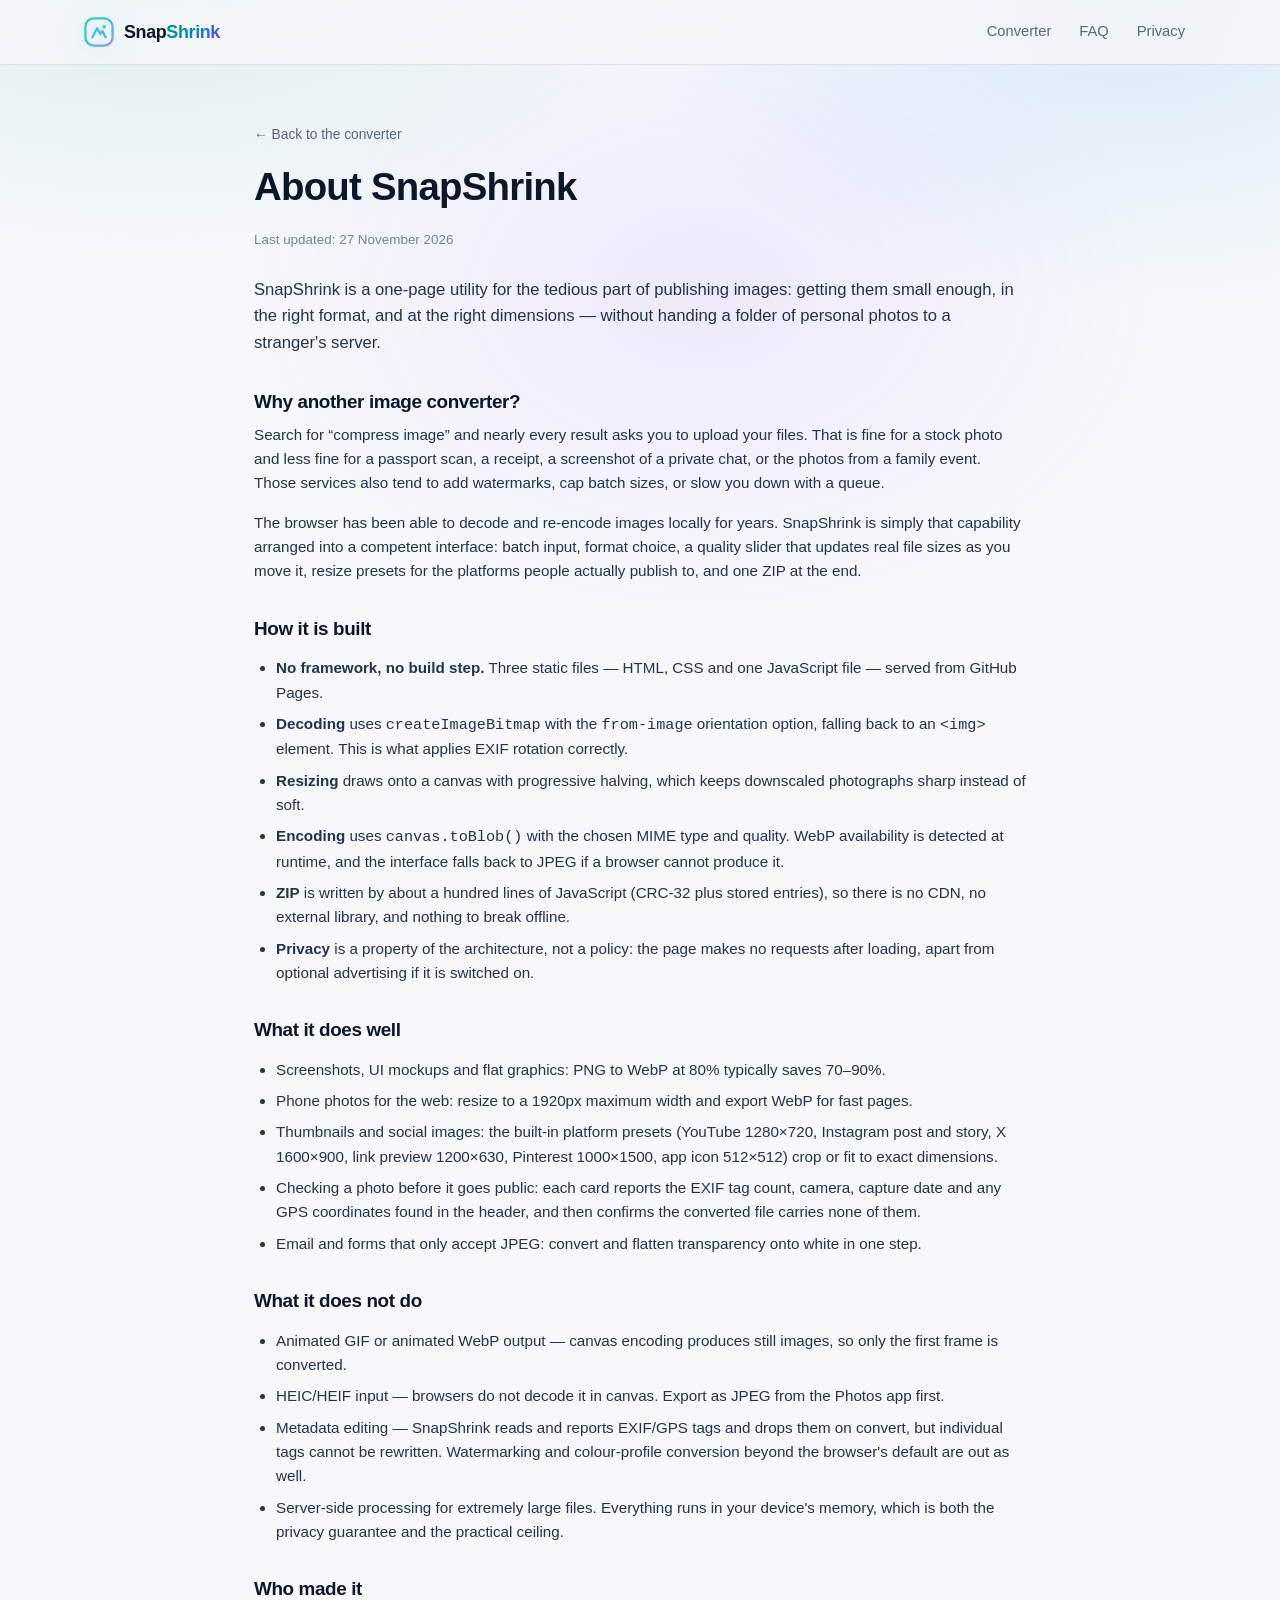
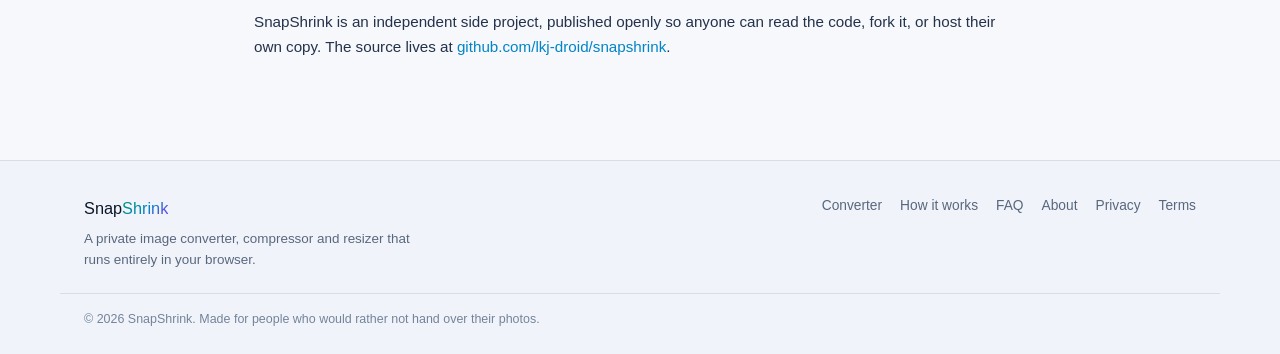
==== commit 00e044c2: "Add a client-side EXIF/GPS metadata inspector with verified stripping" ====
--- a/about.html
+++ b/about.html
@@ -52,7 +52,7 @@
   <div class="wrap">
     <a class="back-link" href="./">← Back to the converter</a>
     <h1>About SnapShrink</h1>
-    <p class="updated">Last updated: 26 November 2026</p>
+    <p class="updated">Last updated: 27 November 2026</p>
 
     <p class="lede">SnapShrink is a one-page utility for the tedious part of publishing images: getting them small enough, in the right format, and at the right dimensions — without handing a folder of personal photos to a stranger's server.</p>
 
@@ -75,6 +75,7 @@
       <li>Screenshots, UI mockups and flat graphics: PNG to WebP at 80% typically saves 70–90%.</li>
       <li>Phone photos for the web: resize to a 1920px maximum width and export WebP for fast pages.</li>
       <li>Thumbnails and social images: the built-in platform presets (YouTube 1280×720, Instagram post and story, X 1600×900, link preview 1200×630, Pinterest 1000×1500, app icon 512×512) crop or fit to exact dimensions.</li>
+      <li>Checking a photo before it goes public: each card reports the EXIF tag count, camera, capture date and any GPS coordinates found in the header, and then confirms the converted file carries none of them.</li>
       <li>Email and forms that only accept JPEG: convert and flatten transparency onto white in one step.</li>
     </ul>
 
@@ -82,7 +83,7 @@
     <ul>
       <li>Animated GIF or animated WebP output — canvas encoding produces still images, so only the first frame is converted.</li>
       <li>HEIC/HEIF input — browsers do not decode it in canvas. Export as JPEG from the Photos app first.</li>
-      <li>Metadata editing, watermarking, or colour-profile conversion beyond what the browser does by default.</li>
+      <li>Metadata editing — SnapShrink reads and reports EXIF/GPS tags and drops them on convert, but individual tags cannot be rewritten. Watermarking and colour-profile conversion beyond the browser's default are out as well.</li>
       <li>Server-side processing for extremely large files. Everything runs in your device's memory, which is both the privacy guarantee and the practical ceiling.</li>
     </ul>
 
--- a/styles.css
+++ b/styles.css
@@ -405,6 +405,14 @@
 .stat-save { color: var(--brand); }
 .stat-save.is-negative { color: var(--warn); }
 .stat-arrow { color: var(--muted-2); font-size: 1rem; }
+.summary-meta {
+  flex: 1 1 100%;
+  margin: 0;
+  font-size: 0.76rem;
+  color: var(--muted);
+  line-height: 1.4;
+}
+.summary-meta[hidden] { display: none; }
 
 .empty {
   display: flex;
@@ -555,6 +563,51 @@
 
 .card-error { font-size: 0.78rem; color: var(--danger); }
 .card-note { font-size: 0.72rem; color: var(--warn); }
+
+/* ---------- EXIF / GPS metadata inspector ---------- */
+
+.meta {
+  display: flex;
+  align-items: center;
+  flex-wrap: wrap;
+  gap: 3px 6px;
+  font-size: 0.72rem;
+  line-height: 1.35;
+  color: var(--muted);
+}
+.meta[hidden] { display: none; }
+.meta-icon { display: inline-flex; flex: none; color: var(--muted-2); }
+.meta-line { min-width: 0; font-variant-numeric: tabular-nums; }
+.badge.meta-gps { color: var(--warn); background: color-mix(in srgb, var(--warn) 15%, transparent); }
+.badge.meta-safe { color: var(--brand); background: color-mix(in srgb, var(--brand) 14%, transparent); }
+html[data-theme="light"] .badge.meta-safe { color: #047857; }
+html[data-theme="light"] .badge.meta-gps { color: #a16207; }
+.meta-details { flex: 1 1 100%; }
+.meta-details summary {
+  display: inline-flex;
+  align-items: center;
+  gap: 4px;
+  padding: 2px 0;
+  list-style: none;
+  cursor: pointer;
+  font-size: 0.71rem;
+  font-weight: 600;
+  color: var(--brand-2);
+}
+.meta-details summary::-webkit-details-marker { display: none; }
+.meta-details summary::after { content: "+"; font-size: 0.72rem; opacity: 0.75; }
+.meta-details[open] summary::after { content: "−"; }
+.meta-details summary:focus-visible { outline: 2px solid var(--brand-2); outline-offset: 2px; border-radius: 4px; }
+.meta-details dl {
+  display: grid;
+  grid-template-columns: auto minmax(0, 1fr);
+  gap: 2px 10px;
+  margin: 4px 0 2px;
+  font-size: 0.71rem;
+}
+.meta-details dt { color: var(--muted-2); }
+.meta-details dd { margin: 0; color: var(--text-soft); overflow-wrap: anywhere; }
+.meta-note { margin: 4px 0 0; font-size: 0.69rem; color: var(--muted-2); line-height: 1.4; }
 
 /* ---------- Settings panel ---------- */
 
@@ -829,6 +882,14 @@
   gap: 14px;
   margin-top: 22px;
 }
+.metafacts {
+  display: grid;
+  grid-template-columns: repeat(auto-fit, minmax(220px, 1fr));
+  gap: 14px;
+  margin-top: 22px;
+}
+.metafacts .feature h3 { margin-top: 0; }
+.metafacts-foot { margin-top: 14px; font-size: 0.8rem; color: var(--muted-2); line-height: 1.5; }
 .feature {
   padding: 20px 18px;
   border-radius: var(--radius);
